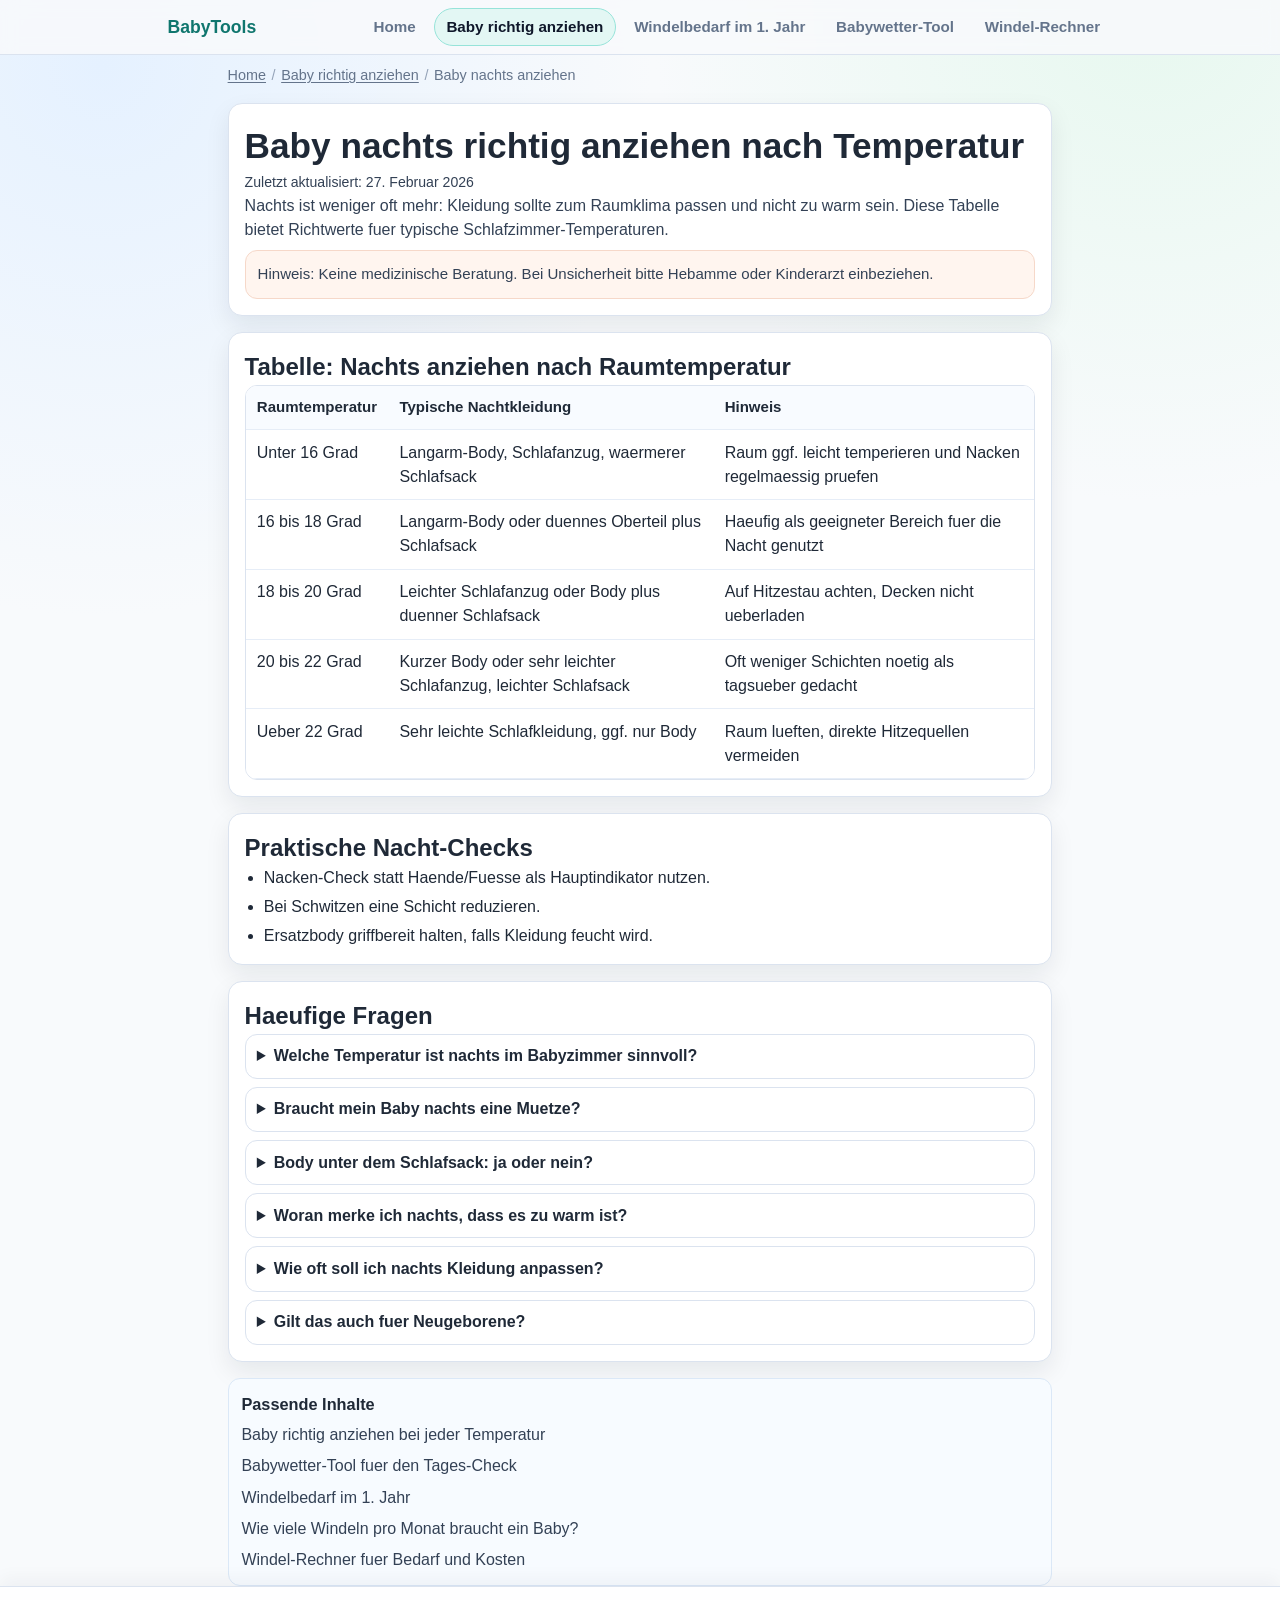
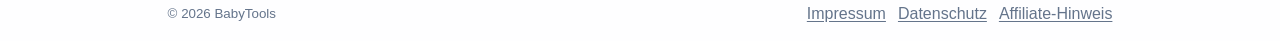
==== baby-anziehen-nachts-temperatur/index.html @ 6e880a68 "SEO Äbderungen und Einbau vom Tagesverlauf beim Wetter" ====
<!doctype html>
<html lang="de">
  <head>
    <meta charset="UTF-8" />
    <meta name="viewport" content="width=device-width, initial-scale=1.0" />
    <title>Baby nachts richtig anziehen nach Temperatur &ndash; Tabelle fuer Schlaf und Raumklima</title>
    <meta
      name="description"
      content="Baby nachts richtig anziehen nach Temperatur: Tabelle fuer Raumklima, Schichten und Schlafsituation plus praktische Tipps."
    />
    <link rel="canonical" href="https://babytool.app/baby-anziehen-nachts-temperatur/" />
    <meta
      property="og:title"
      content="Baby nachts richtig anziehen nach Temperatur &ndash; Tabelle fuer Schlaf und Raumklima"
    />
    <meta
      property="og:description"
      content="Richtwerte fuer Kleidung in der Nacht: Temperatur-Tabelle, Schichten und Tipps zur sicheren Schlafumgebung."
    />
    <meta property="og:url" content="https://babytool.app/baby-anziehen-nachts-temperatur/" />
    <meta property="og:type" content="website" />
    <link rel="stylesheet" href="../assets/css/main.css" />
  </head>
  <body>
    <header class="site-header">
      <div class="container nav-wrap">
        <a class="brand" href="../index.html">BabyTools</a>
        <nav class="site-nav" aria-label="Hauptnavigation">
          <a data-nav="home" href="../index.html">Home</a>
          <a data-nav="anziehen" href="../baby-richtig-anziehen-temperatur/">Baby richtig anziehen</a>
          <a data-nav="windelbedarf" href="../windelbedarf-baby/">Windelbedarf im 1. Jahr</a>
          <a data-nav="babywetter" href="../tools/babywetter/">Babywetter-Tool</a>
          <a data-nav="windelrechner" href="../tools/windelrechner/">Windel-Rechner</a>
        </nav>
      </div>
    </header>

    <main class="container stack-lg content-page">
      <nav class="breadcrumbs" aria-label="Brotkrumen">
        <ol>
          <li><a href="../index.html">Home</a></li>
          <li><a href="../baby-richtig-anziehen-temperatur/">Baby richtig anziehen</a></li>
          <li><span aria-current="page">Baby nachts anziehen</span></li>
        </ol>
      </nav>

      <section class="card content-card">
        <h1>Baby nachts richtig anziehen nach Temperatur</h1>
        <p class="updated-note">Zuletzt aktualisiert: 27. Februar 2026</p>
        <div class="content-block">
          <p>
            Nachts ist weniger oft mehr: Kleidung sollte zum Raumklima passen und nicht zu warm sein.
            Diese Tabelle bietet Richtwerte fuer typische Schlafzimmer-Temperaturen.
          </p>
          <p class="content-disclaimer">
            Hinweis: Keine medizinische Beratung. Bei Unsicherheit bitte Hebamme oder Kinderarzt einbeziehen.
          </p>
        </div>
      </section>

      <section class="card content-card" aria-labelledby="nacht-tabelle-heading">
        <h2 id="nacht-tabelle-heading">Tabelle: Nachts anziehen nach Raumtemperatur</h2>
        <div class="content-block table-wrap">
          <table class="content-table">
            <thead>
              <tr>
                <th>Raumtemperatur</th>
                <th>Typische Nachtkleidung</th>
                <th>Hinweis</th>
              </tr>
            </thead>
            <tbody>
              <tr>
                <td>Unter 16 Grad</td>
                <td>Langarm-Body, Schlafanzug, waermerer Schlafsack</td>
                <td>Raum ggf. leicht temperieren und Nacken regelmaessig pruefen</td>
              </tr>
              <tr>
                <td>16 bis 18 Grad</td>
                <td>Langarm-Body oder duennes Oberteil plus Schlafsack</td>
                <td>Haeufig als geeigneter Bereich fuer die Nacht genutzt</td>
              </tr>
              <tr>
                <td>18 bis 20 Grad</td>
                <td>Leichter Schlafanzug oder Body plus duenner Schlafsack</td>
                <td>Auf Hitzestau achten, Decken nicht ueberladen</td>
              </tr>
              <tr>
                <td>20 bis 22 Grad</td>
                <td>Kurzer Body oder sehr leichter Schlafanzug, leichter Schlafsack</td>
                <td>Oft weniger Schichten noetig als tagsueber gedacht</td>
              </tr>
              <tr>
                <td>Ueber 22 Grad</td>
                <td>Sehr leichte Schlafkleidung, ggf. nur Body</td>
                <td>Raum lueften, direkte Hitzequellen vermeiden</td>
              </tr>
            </tbody>
          </table>
        </div>
      </section>

      <section class="card content-card">
        <h2>Praktische Nacht-Checks</h2>
        <div class="content-block">
          <ul>
            <li>Nacken-Check statt Haende/Fuesse als Hauptindikator nutzen.</li>
            <li>Bei Schwitzen eine Schicht reduzieren.</li>
            <li>Ersatzbody griffbereit halten, falls Kleidung feucht wird.</li>
          </ul>
        </div>
      </section>

      <section class="card content-card" aria-labelledby="faq-heading">
        <h2 id="faq-heading">Haeufige Fragen</h2>
        <div class="faq-list">
          <details>
            <summary>Welche Temperatur ist nachts im Babyzimmer sinnvoll?</summary>
            <p>Haeufig werden etwa 16 bis 20 Grad als Richtbereich genannt.</p>
          </details>
          <details>
            <summary>Braucht mein Baby nachts eine Muetze?</summary>
            <p>In Innenraeumen meist nicht. Wichtiger ist passende Kleidung zur Raumtemperatur.</p>
          </details>
          <details>
            <summary>Body unter dem Schlafsack: ja oder nein?</summary>
            <p>Meist ja, aber die Dicke haengt vom Raumklima und Schlafsack ab.</p>
          </details>
          <details>
            <summary>Woran merke ich nachts, dass es zu warm ist?</summary>
            <p>Schwitziger Nacken oder warme, feuchte Kleidung sind typische Hinweise.</p>
          </details>
          <details>
            <summary>Wie oft soll ich nachts Kleidung anpassen?</summary>
            <p>Bei stabiler Raumtemperatur oft selten. Bei Hitzewellen oder Kaelte haeufiger kontrollieren.</p>
          </details>
          <details>
            <summary>Gilt das auch fuer Neugeborene?</summary>
            <p>Ja, mit engerer Beobachtung und eher vorsichtiger Schichtung.</p>
          </details>
        </div>
      </section>

      <aside class="related-tools" aria-label="Weitere Inhalte">
        <h2>Passende Inhalte</h2>
        <p><a href="../baby-richtig-anziehen-temperatur/">Baby richtig anziehen bei jeder Temperatur</a></p>
        <p><a href="../tools/babywetter/">Babywetter-Tool fuer den Tages-Check</a></p>
        <p><a href="../windelbedarf-baby/">Windelbedarf im 1. Jahr</a></p>
        <p><a href="../windeln-pro-monat-baby/">Wie viele Windeln pro Monat braucht ein Baby?</a></p>
        <p><a href="../tools/windelrechner/">Windel-Rechner fuer Bedarf und Kosten</a></p>
      </aside>
    </main>

    <footer class="site-footer">
      <div class="container footer-line">
        <small>&copy; <span class="js-year"></span> BabyTools</small>
        <div class="footer-links" aria-label="Rechtliches">
          <a href="../impressum/">Impressum</a>
          <a href="../datenschutz/">Datenschutz</a>
          <a href="../datenschutz/#affiliate-werbung">Affiliate-Hinweis</a>
        </div>
      </div>
    </footer>

    <script src="../assets/js/main.js"></script>
    <script type="application/ld+json">
      {
        "@context": "https://schema.org",
        "@type": "BreadcrumbList",
        "itemListElement": [
          {
            "@type": "ListItem",
            "position": 1,
            "name": "Home",
            "item": "https://babytool.app/"
          },
          {
            "@type": "ListItem",
            "position": 2,
            "name": "Baby richtig anziehen",
            "item": "https://babytool.app/baby-richtig-anziehen-temperatur/"
          },
          {
            "@type": "ListItem",
            "position": 3,
            "name": "Baby nachts anziehen",
            "item": "https://babytool.app/baby-anziehen-nachts-temperatur/"
          }
        ]
      }
    </script>
    <script type="application/ld+json">
      {
        "@context": "https://schema.org",
        "@type": "FAQPage",
        "mainEntity": [
          {
            "@type": "Question",
            "name": "Welche Temperatur ist nachts im Babyzimmer sinnvoll?",
            "acceptedAnswer": {
              "@type": "Answer",
              "text": "Haeufig werden etwa 16 bis 20 Grad als Richtbereich genannt."
            }
          },
          {
            "@type": "Question",
            "name": "Braucht mein Baby nachts eine Muetze?",
            "acceptedAnswer": {
              "@type": "Answer",
              "text": "In Innenraeumen meist nicht. Wichtiger ist passende Kleidung zur Raumtemperatur."
            }
          },
          {
            "@type": "Question",
            "name": "Body unter dem Schlafsack: ja oder nein?",
            "acceptedAnswer": {
              "@type": "Answer",
              "text": "Meist ja, aber die Dicke haengt vom Raumklima und Schlafsack ab."
            }
          },
          {
            "@type": "Question",
            "name": "Woran merke ich nachts, dass es zu warm ist?",
            "acceptedAnswer": {
              "@type": "Answer",
              "text": "Schwitziger Nacken oder warme, feuchte Kleidung sind typische Hinweise."
            }
          },
          {
            "@type": "Question",
            "name": "Wie oft soll ich nachts Kleidung anpassen?",
            "acceptedAnswer": {
              "@type": "Answer",
              "text": "Bei stabiler Raumtemperatur oft selten. Bei Hitzewellen oder Kaelte haeufiger kontrollieren."
            }
          },
          {
            "@type": "Question",
            "name": "Gilt das auch fuer Neugeborene?",
            "acceptedAnswer": {
              "@type": "Answer",
              "text": "Ja, mit engerer Beobachtung und eher vorsichtiger Schichtung."
            }
          }
        ]
      }
    </script>
  </body>
</html>
---- assets/css/main.css ----
:root {
  --bg: #f8fafc;
  --surface: #ffffff;
  --text: #1f2937;
  --muted: #64748b;
  --border: #dbe3ef;
  --brand: #0f766e;
  --brand-soft: #e3f7f4;
  --danger: #b91c1c;
  --ok: #15803d;
  --warn: #c2410c;
  --radius: 14px;
  --shadow: 0 10px 24px rgba(15, 23, 42, 0.08);
}

* {
  box-sizing: border-box;
}

body {
  margin: 0;
  min-height: 100vh;
  display: flex;
  flex-direction: column;
  font-family: "Trebuchet MS", "Segoe UI", Tahoma, sans-serif;
  background:
    radial-gradient(circle at 8% 4%, #e5f1ff 0, transparent 28%),
    radial-gradient(circle at 90% 0%, #e7f8ef 0, transparent 25%),
    var(--bg);
  color: var(--text);
  line-height: 1.5;
}

a {
  color: inherit;
  text-decoration: none;
}

.container {
  width: min(980px, 100%);
  margin: 0 auto;
  padding: 0 0.85rem;
}

.stack-lg > * + * {
  margin-top: 1rem;
}

.stack-md > * + * {
  margin-top: 0.75rem;
}

.site-header {
  position: sticky;
  top: 0;
  z-index: 5;
  backdrop-filter: blur(8px);
  background: rgba(248, 250, 252, 0.85);
  border-bottom: 1px solid var(--border);
  margin-bottom: 0.6rem;
}

.nav-wrap {
  display: flex;
  align-items: center;
  justify-content: space-between;
  gap: 0.6rem;
  min-height: 3.4rem;
}

.brand {
  font-size: 1.1rem;
  font-weight: 700;
  color: var(--brand);
}

.site-nav {
  display: flex;
  align-items: center;
  gap: 0.4rem;
}

.site-nav a {
  padding: 0.42rem 0.7rem;
  border-radius: 999px;
  border: 1px solid transparent;
  color: var(--muted);
  font-weight: 600;
  font-size: 0.95rem;
}

.site-nav a.is-active {
  color: #0f172a;
  background: var(--brand-soft);
  border-color: #96e3d9;
}

main {
  flex: 1 0 auto;
  padding: 1.6rem 0 2.5rem;
}

.card {
  background: var(--surface);
  border: 1px solid var(--border);
  border-radius: var(--radius);
  box-shadow: var(--shadow);
  padding: 1rem;
}

.hero h1 {
  margin: 0;
  font-size: clamp(1.3rem, 4vw, 2rem);
}

.hero p {
  margin: 0.45rem 0 0;
  color: var(--muted);
}

.hero-quicklinks {
  margin-top: 0.75rem;
  display: flex;
  flex-wrap: wrap;
  gap: 0.5rem;
}

h2,
h3 {
  margin: 0;
}

.tool-grid {
  display: grid;
  grid-template-columns: 1fr;
  gap: 0.7rem;
}

.home-section-head {
  display: grid;
  gap: 0.3rem;
}

.home-section-head p {
  margin: 0;
  color: var(--muted);
}

.home-hub h2 {
  margin: 0;
}

.home-hub > p {
  margin: 0.35rem 0 0;
  color: var(--muted);
}

.hub-grid {
  margin-top: 0.75rem;
  display: grid;
  gap: 0.7rem;
}

.hub-block {
  border: 1px solid var(--border);
  border-radius: 12px;
  background: #fbfdff;
  padding: 0.7rem;
}

.hub-block h3 {
  margin: 0;
  font-size: 1rem;
}

.hub-block ol {
  margin: 0.45rem 0 0;
  padding-left: 1.2rem;
}

.hub-block li + li {
  margin-top: 0.38rem;
}

.hub-block a {
  text-decoration: underline;
  text-underline-offset: 2px;
}

.home-secondary {
  opacity: 0.92;
}

.tool-card {
  display: block;
  background: var(--surface);
  border: 1px solid var(--border);
  border-radius: var(--radius);
  box-shadow: var(--shadow);
  padding: 0.9rem;
}

.tool-card h3 {
  margin: 0;
}

.tool-card p {
  margin: 0.35rem 0 0.7rem;
  color: var(--muted);
}

.tool-grid-primary .tool-card-primary {
  border: 2px solid #9ad9d0;
  background: linear-gradient(180deg, #ffffff, #f7fffd);
  padding: 1.05rem;
}

.tool-grid-primary .tool-card-primary h3 {
  font-size: 1.15rem;
}

.tool-grid-primary .tool-card-primary .tool-cta {
  font-size: 0.9rem;
  padding: 0.3rem 0.7rem;
}

.tool-cta {
  display: inline-block;
  padding: 0.25rem 0.6rem;
  border-radius: 999px;
  border: 1px solid #a6d9d3;
  background: var(--brand-soft);
  font-size: 0.83rem;
  font-weight: 700;
}

.tool-card.is-disabled {
  opacity: 0.68;
  box-shadow: none;
}

.site-footer {
  margin-top: auto;
  border-top: 1px solid var(--border);
  background: rgba(255, 255, 255, 0.9);
  box-shadow: 0 -8px 18px rgba(15, 23, 42, 0.04);
}

.footer-line {
  min-height: 3.4rem;
  padding: 0.2rem 0;
  display: flex;
  align-items: center;
  justify-content: space-between;
  flex-wrap: wrap;
  gap: 0.5rem;
  color: var(--muted);
}

.footer-links {
  display: flex;
  align-items: center;
  gap: 0.75rem;
  flex-wrap: wrap;
}

.footer-links a {
  color: var(--muted);
  text-decoration: underline;
  text-underline-offset: 2px;
}

.footer-links a:hover {
  color: var(--text);
}

.form-grid {
  display: grid;
  gap: 0.7rem;
  grid-template-columns: 1fr;
}

.field {
  display: grid;
  gap: 0.35rem;
}

label {
  font-weight: 600;
  font-size: 0.95rem;
}

input,
select,
button {
  font: inherit;
}

input,
select {
  width: 100%;
  border: 1px solid #cdd8e6;
  border-radius: 12px;
  background: #fff;
  padding: 0.62rem 0.72rem;
  color: inherit;
}

button {
  border: 1px solid transparent;
  border-radius: 12px;
  padding: 0.62rem 0.82rem;
  font-weight: 700;
  cursor: pointer;
  background: #e7eef9;
  color: #0f172a;
}

button:hover {
  background: #d6e5f7;
}

button:focus,
input:focus,
select:focus,
a:focus {
  outline: 2px solid #7dd3fc;
  outline-offset: 2px;
}

.btn-primary {
  background: #0f766e;
  color: #fff;
}

.btn-primary:hover {
  background: #0b5f5a;
}

.btn-row {
  display: flex;
  flex-wrap: wrap;
  gap: 0.45rem;
}

.status {
  margin: 0.55rem 0 0;
  color: var(--muted);
  font-size: 0.95rem;
}

.status.is-error {
  color: var(--danger);
}

.metrics {
  display: grid;
  grid-template-columns: repeat(2, minmax(0, 1fr));
  gap: 0.6rem;
}

.metric {
  border: 1px solid var(--border);
  border-radius: 12px;
  background: #fbfdff;
  padding: 0.55rem;
}

.metric .label {
  font-size: 0.85rem;
  color: var(--muted);
}

.metric .value {
  margin: 0.12rem 0 0;
  font-weight: 700;
}

.badge {
  display: inline-block;
  border: 1px solid currentColor;
  border-radius: 999px;
  font-size: 0.82rem;
  padding: 0.18rem 0.5rem;
  font-weight: 700;
}

.badge.cold {
  color: var(--danger);
  background: #fdecec;
}

.badge.normal {
  color: var(--ok);
  background: #e8f9ee;
}

.badge.hot {
  color: var(--warn);
  background: #fff2e8;
}

.result-list {
  list-style: none;
  margin: 0.5rem 0 0;
  padding: 0;
  display: grid;
  gap: 0.42rem;
}

.result-list li {
  border: 1px solid var(--border);
  border-radius: 12px;
  background: #fff;
  padding: 0.45rem 0.6rem;
}

.chips {
  display: flex;
  flex-wrap: wrap;
  gap: 0.42rem;
  margin-top: 0.45rem;
}

.chip {
  display: inline-block;
  border: 1px solid #cfe0f5;
  border-radius: 999px;
  background: #eef5ff;
  padding: 0.25rem 0.55rem;
  font-size: 0.85rem;
}

.disclaimer {
  color: var(--muted);
  font-size: 0.88rem;
  margin: 0.7rem 0 0;
}

.legal-page {
  max-width: 760px;
}

.legal-card h1 {
  margin: 0;
  font-size: clamp(1.4rem, 4vw, 2rem);
}

.legal-card h2 {
  margin: 1.2rem 0 0.35rem;
  font-size: 1.02rem;
}

.legal-card p {
  margin: 0;
  color: #334155;
}

.legal-card a {
  text-decoration: underline;
  text-underline-offset: 2px;
}

.affiliate-hinweis {
  border: 1px solid var(--border);
  border-radius: 12px;
  background: #fbfdff;
  padding: 0.85rem;
  color: #334155;
}

.affiliate-hinweis p {
  margin: 0;
}

.content-page {
  max-width: 860px;
}

.breadcrumbs {
  font-size: 0.9rem;
  color: var(--muted);
}

.breadcrumbs ol {
  list-style: none;
  margin: 0;
  padding: 0;
  display: flex;
  flex-wrap: wrap;
  gap: 0.35rem;
}

.breadcrumbs li + li::before {
  content: "/";
  margin-right: 0.35rem;
  color: #94a3b8;
}

.breadcrumbs a {
  text-decoration: underline;
  text-underline-offset: 2px;
}

.updated-note {
  margin: 0;
  font-size: 0.88rem;
  color: var(--muted);
}

.content-card h1 {
  margin: 0;
  font-size: clamp(1.4rem, 4vw, 2.2rem);
}

.content-card h2 {
  margin: 0;
}

.content-card h3 {
  margin: 0;
  font-size: 1.03rem;
}

.content-card p {
  margin: 0;
  color: #334155;
}

.content-card ul {
  margin: 0;
  padding-left: 1.2rem;
}

.content-card li + li {
  margin-top: 0.3rem;
}

.content-block {
  display: grid;
  gap: 0.55rem;
}

.content-block + .content-block {
  margin-top: 0.95rem;
}

.content-disclaimer {
  border: 1px solid #f6d8c9;
  background: #fff5ef;
  border-radius: 12px;
  padding: 0.75rem;
  color: #7a3c1e;
  font-size: 0.94rem;
}

.table-wrap {
  overflow-x: auto;
  border: 1px solid var(--border);
  border-radius: 12px;
}

.content-table {
  width: 100%;
  min-width: 620px;
  border-collapse: collapse;
  background: #fff;
}

.content-table th,
.content-table td {
  text-align: left;
  border-bottom: 1px solid #e6edf7;
  padding: 0.65rem 0.7rem;
  vertical-align: top;
}

.content-table th {
  background: #f8fbff;
  font-size: 0.94rem;
}

.tool-embed {
  display: grid;
  gap: 0.75rem;
}

.tool-embed .embed-host {
  border: 1px solid var(--border);
  border-radius: 12px;
  background: #fff;
}

.related-tools {
  border: 1px solid #dbe8f7;
  border-radius: 12px;
  background: #f7fbff;
  padding: 0.8rem;
}

.related-tools h2 {
  margin: 0 0 0.45rem;
  font-size: 1.02rem;
}

.related-tools p {
  margin: 0;
  color: #334155;
}

.related-tools p + p {
  margin-top: 0.45rem;
}

.faq-list {
  display: grid;
  gap: 0.5rem;
}

.faq-list details {
  border: 1px solid var(--border);
  border-radius: 12px;
  background: #fff;
  padding: 0.6rem 0.7rem;
}

.faq-list summary {
  cursor: pointer;
  font-weight: 600;
}

.faq-list p {
  margin-top: 0.45rem;
}

.sources-list {
  margin: 0;
  padding-left: 1.2rem;
}

.sources-list li + li {
  margin-top: 0.3rem;
}

@media (min-width: 760px) {
  .container {
    padding: 0 1.1rem;
  }

  .tool-grid {
    grid-template-columns: repeat(2, minmax(0, 1fr));
  }

  .hub-grid {
    grid-template-columns: repeat(2, minmax(0, 1fr));
  }

  .form-grid {
    grid-template-columns: repeat(2, minmax(0, 1fr));
  }

  .metrics {
    grid-template-columns: repeat(3, minmax(0, 1fr));
  }
}
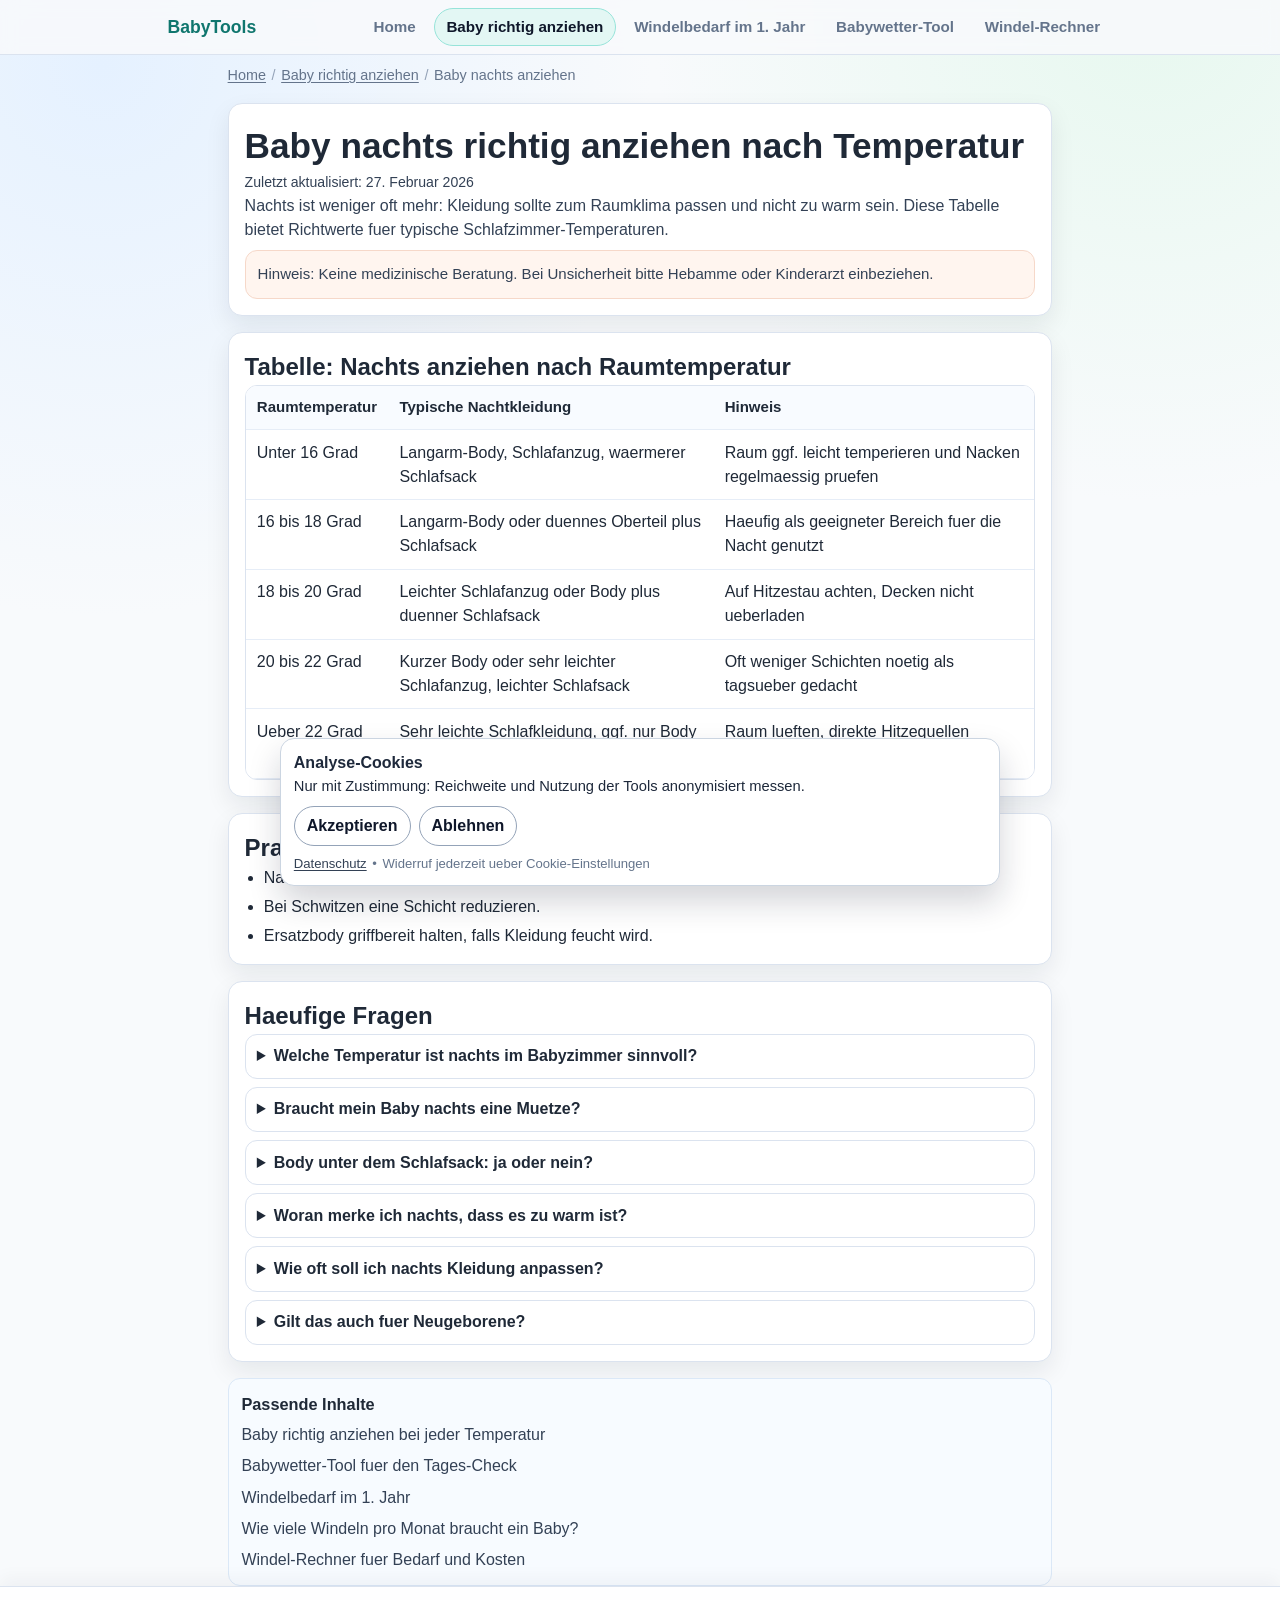
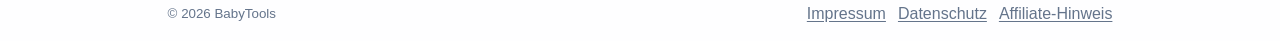
==== commit 563efdba: "Datenschutzbanner" ====
--- a/baby-anziehen-nachts-temperatur/index.html
+++ b/baby-anziehen-nachts-temperatur/index.html
@@ -19,6 +19,7 @@
     />
     <meta property="og:url" content="https://babytool.app/baby-anziehen-nachts-temperatur/" />
     <meta property="og:type" content="website" />
+    <script src="../assets/js/analytics-consent.js"></script>
     <link rel="stylesheet" href="../assets/css/main.css" />
   </head>
   <body>
--- a/assets/css/main.css
+++ b/assets/css/main.css
@@ -642,6 +642,102 @@
   margin-top: 0.3rem;
 }
 
+.consent-banner {
+  position: fixed;
+  left: 50%;
+  transform: translateX(-50%);
+  width: min(720px, calc(100% - 1.2rem));
+  bottom: 0.85rem;
+  z-index: 50;
+  border: 1px solid #cbd5e1;
+  border-radius: 14px;
+  background: #ffffff;
+  box-shadow: 0 16px 32px rgba(15, 23, 42, 0.18);
+  padding: 0.72rem 0.8rem;
+}
+
+.consent-banner p {
+  margin: 0;
+  color: #1e293b;
+}
+
+.consent-subline {
+  margin-top: 0.25rem;
+  color: #475569;
+  font-size: 0.92rem;
+}
+
+.consent-banner.is-hidden {
+  display: none;
+}
+
+.consent-actions {
+  margin-top: 0.6rem;
+  display: flex;
+  flex-wrap: wrap;
+  gap: 0.5rem;
+  align-items: center;
+}
+
+.consent-btn {
+  border: 1px solid #cbd5e1;
+  border-radius: 999px;
+  padding: 0.42rem 0.75rem;
+  font-weight: 700;
+  cursor: pointer;
+  background: #ffffff;
+  color: #0f172a;
+}
+
+.consent-btn.accept {
+  border-color: #94a3b8;
+}
+
+.consent-btn.accept:hover {
+  background: #f8fafc;
+}
+
+.consent-btn.reject {
+  border-color: #94a3b8;
+}
+
+.consent-btn.reject:hover {
+  background: #f8fafc;
+}
+
+.consent-meta {
+  margin-top: 0.52rem;
+  display: flex;
+  flex-wrap: wrap;
+  gap: 0.35rem;
+  color: #64748b;
+  font-size: 0.82rem;
+}
+
+.consent-link {
+  color: #334155;
+  text-decoration: underline;
+  text-underline-offset: 2px;
+}
+
+.consent-settings-btn {
+  position: fixed;
+  left: 0.85rem;
+  bottom: 0.85rem;
+  z-index: 51;
+  border: 1px solid #cbd5e1;
+  border-radius: 999px;
+  background: #ffffff;
+  color: #334155;
+  padding: 0.38rem 0.68rem;
+  font-weight: 700;
+  box-shadow: 0 8px 18px rgba(15, 23, 42, 0.14);
+}
+
+.consent-settings-btn.is-hidden {
+  display: none;
+}
+
 @media (min-width: 760px) {
   .container {
     padding: 0 1.1rem;
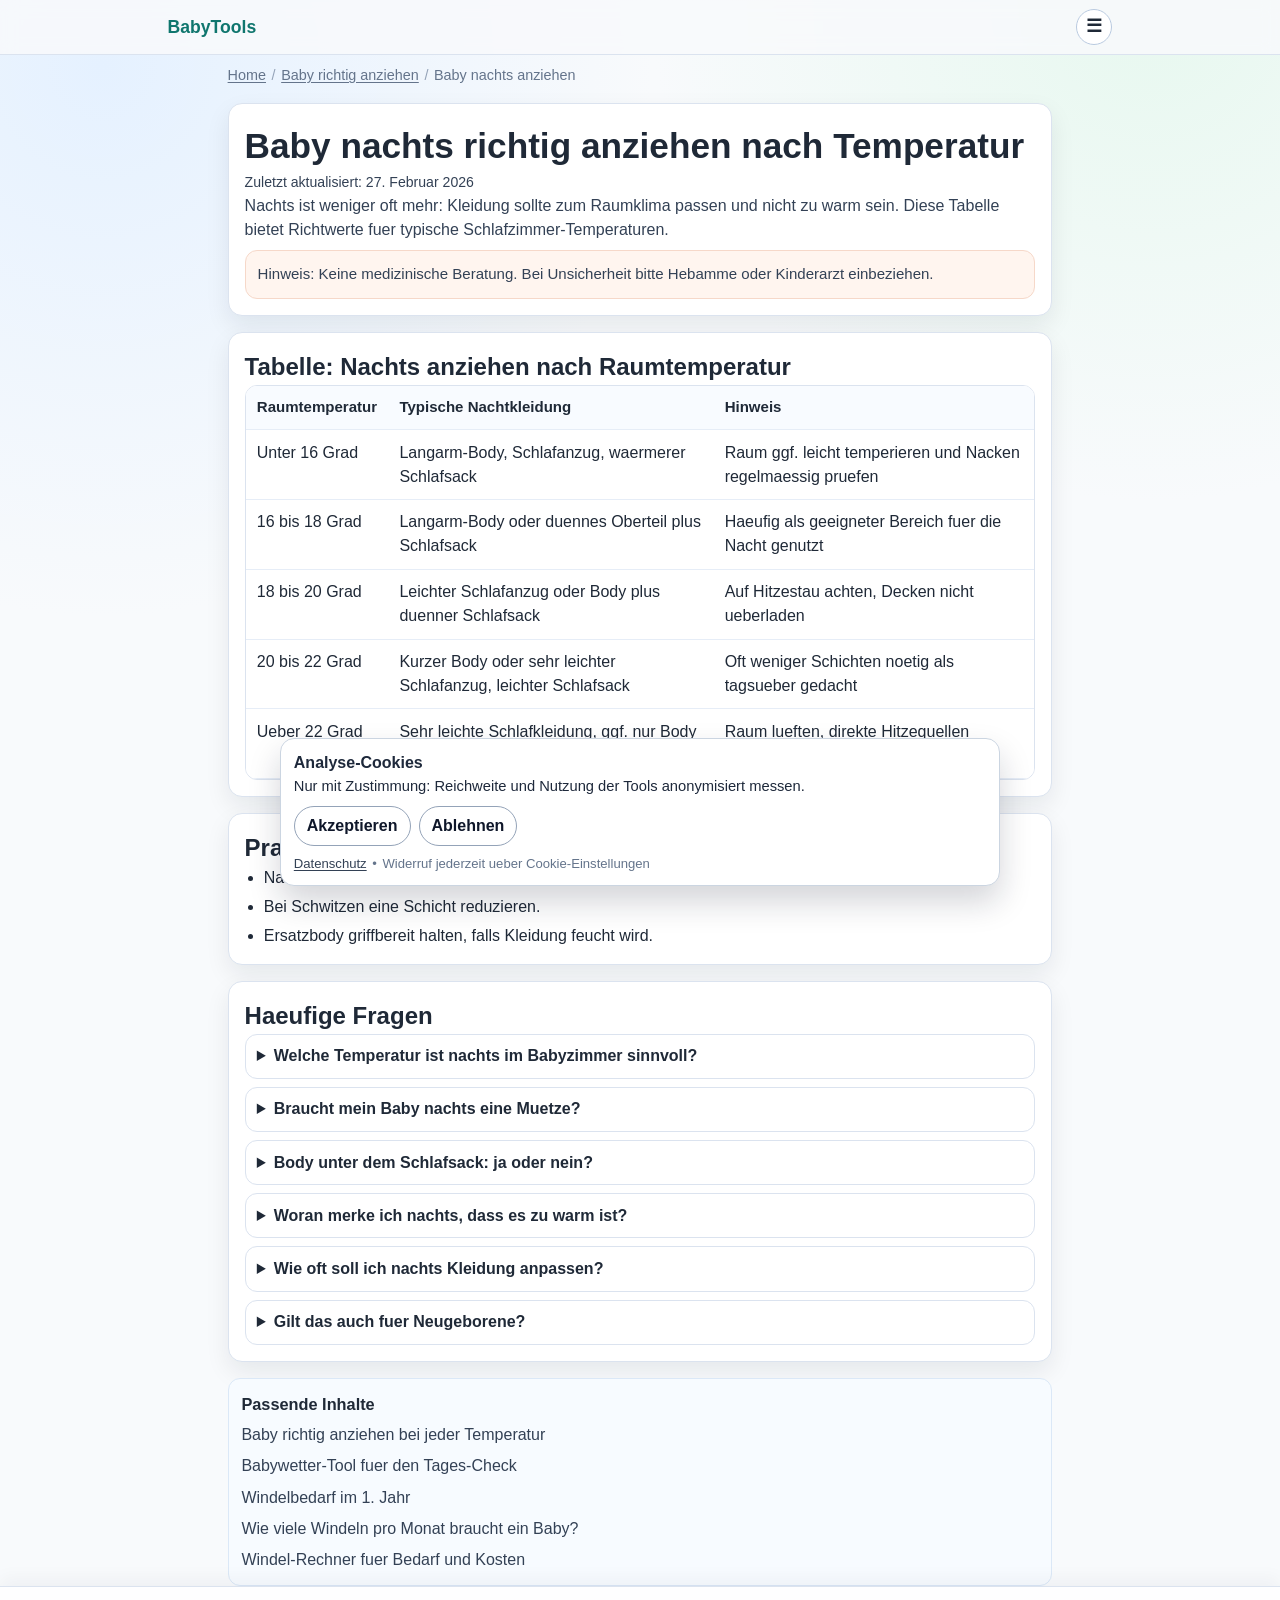
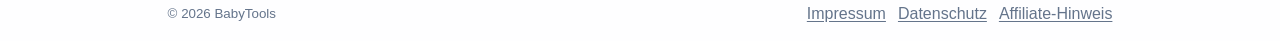
==== commit 93c655f5: "Burgermenü hinzugefügt" ====
--- a/baby-anziehen-nachts-temperatur/index.html
+++ b/baby-anziehen-nachts-temperatur/index.html
@@ -26,12 +26,24 @@
     <header class="site-header">
       <div class="container nav-wrap">
         <a class="brand" href="../index.html">BabyTools</a>
-        <nav class="site-nav" aria-label="Hauptnavigation">
-          <a data-nav="home" href="../index.html">Home</a>
-          <a data-nav="anziehen" href="../baby-richtig-anziehen-temperatur/">Baby richtig anziehen</a>
-          <a data-nav="windelbedarf" href="../windelbedarf-baby/">Windelbedarf im 1. Jahr</a>
-          <a data-nav="babywetter" href="../tools/babywetter/">Babywetter-Tool</a>
-          <a data-nav="windelrechner" href="../tools/windelrechner/">Windel-Rechner</a>
+        <button class="menu-toggle" type="button" aria-label="Menue oeffnen" aria-expanded="false" aria-controls="site-menu" data-menu-toggle>☰</button>
+        <nav id="site-menu" class="site-nav" aria-label="Hauptnavigation" data-site-menu>
+          <section class="menu-section" aria-label="Tools">
+            <a class="menu-main-link" data-nav="tools" href="../index.html#tools-heading">Tools</a>
+            <div class="menu-links">
+              <a href="../tools/babywetter/">BabyWetter</a>
+              <a href="../tools/windelrechner/">Windel-Rechner</a>
+            </div>
+          </section>
+          <section class="menu-section" aria-label="Ratgeber">
+            <a class="menu-main-link" data-nav="ratgeber" href="../index.html#ratgeber-heading">Ratgeber</a>
+            <div class="menu-links">
+              <a href="../baby-richtig-anziehen-temperatur/">Baby richtig anziehen</a>
+              <a href="../windelbedarf-baby/">Windelbedarf im 1. Jahr</a>
+              <a href="../baby-anziehen-nachts-temperatur/">Baby nachts richtig anziehen</a>
+              <a href="../windeln-pro-monat-baby/">Windeln pro Monat</a>
+            </div>
+          </section>
         </nav>
       </div>
     </header>
--- a/assets/css/main.css
+++ b/assets/css/main.css
@@ -66,6 +66,7 @@
   justify-content: space-between;
   gap: 0.6rem;
   min-height: 3.4rem;
+  position: relative;
 }
 
 .brand {
@@ -74,25 +75,82 @@
   color: var(--brand);
 }
 
+.menu-toggle {
+  display: inline-flex;
+  align-items: center;
+  justify-content: center;
+  width: 2.25rem;
+  height: 2.25rem;
+  border: 1px solid #b9cadf;
+  border-radius: 999px;
+  background: #ffffff;
+  color: #1f2937;
+  font-size: 1.1rem;
+  line-height: 1;
+  cursor: pointer;
+}
+
+.menu-toggle:hover {
+  background: #f8fbff;
+}
+
 .site-nav {
-  display: flex;
-  align-items: center;
-  gap: 0.4rem;
-}
-
-.site-nav a {
-  padding: 0.42rem 0.7rem;
+  position: absolute;
+  top: calc(100% - 0.2rem);
+  right: 0;
+  width: min(320px, calc(100vw - 1.7rem));
+  border: 1px solid var(--border);
+  border-radius: 14px;
+  background: #ffffff;
+  box-shadow: 0 14px 32px rgba(15, 23, 42, 0.14);
+  padding: 0.7rem;
+  display: none;
+  z-index: 20;
+}
+
+.site-nav.is-open {
+  display: block;
+}
+
+.menu-section + .menu-section {
+  margin-top: 0.65rem;
+  padding-top: 0.65rem;
+  border-top: 1px solid #e8eff8;
+}
+
+.menu-main-link {
+  display: inline-block;
+  padding: 0.38rem 0.64rem;
   border-radius: 999px;
   border: 1px solid transparent;
   color: var(--muted);
-  font-weight: 600;
-  font-size: 0.95rem;
-}
-
-.site-nav a.is-active {
+  font-weight: 700;
+  font-size: 0.92rem;
+}
+
+.menu-main-link.is-active {
   color: #0f172a;
   background: var(--brand-soft);
   border-color: #96e3d9;
+}
+
+.menu-links {
+  margin-top: 0.45rem;
+  display: grid;
+  gap: 0.32rem;
+}
+
+.menu-links a {
+  display: block;
+  padding: 0.25rem 0.1rem;
+  color: #334155;
+  font-size: 0.92rem;
+}
+
+.menu-links a:hover {
+  color: #0f172a;
+  text-decoration: underline;
+  text-underline-offset: 2px;
 }
 
 main {
@@ -722,20 +780,32 @@
 
 .consent-settings-btn {
   position: fixed;
-  left: 0.85rem;
+  right: 0.7rem;
   bottom: 0.85rem;
   z-index: 51;
   border: 1px solid #cbd5e1;
   border-radius: 999px;
   background: #ffffff;
   color: #334155;
-  padding: 0.38rem 0.68rem;
+  padding: 0.28rem 0.52rem;
   font-weight: 700;
+  font-size: 0.76rem;
   box-shadow: 0 8px 18px rgba(15, 23, 42, 0.14);
+  opacity: 0.9;
 }
 
 .consent-settings-btn.is-hidden {
   display: none;
+}
+
+@media (max-width: 760px) {
+  .consent-settings-btn {
+    right: 0.55rem;
+    bottom: 0.55rem;
+    padding: 0.24rem 0.48rem;
+    font-size: 0.72rem;
+    box-shadow: 0 4px 10px rgba(15, 23, 42, 0.12);
+  }
 }
 
 @media (min-width: 760px) {
